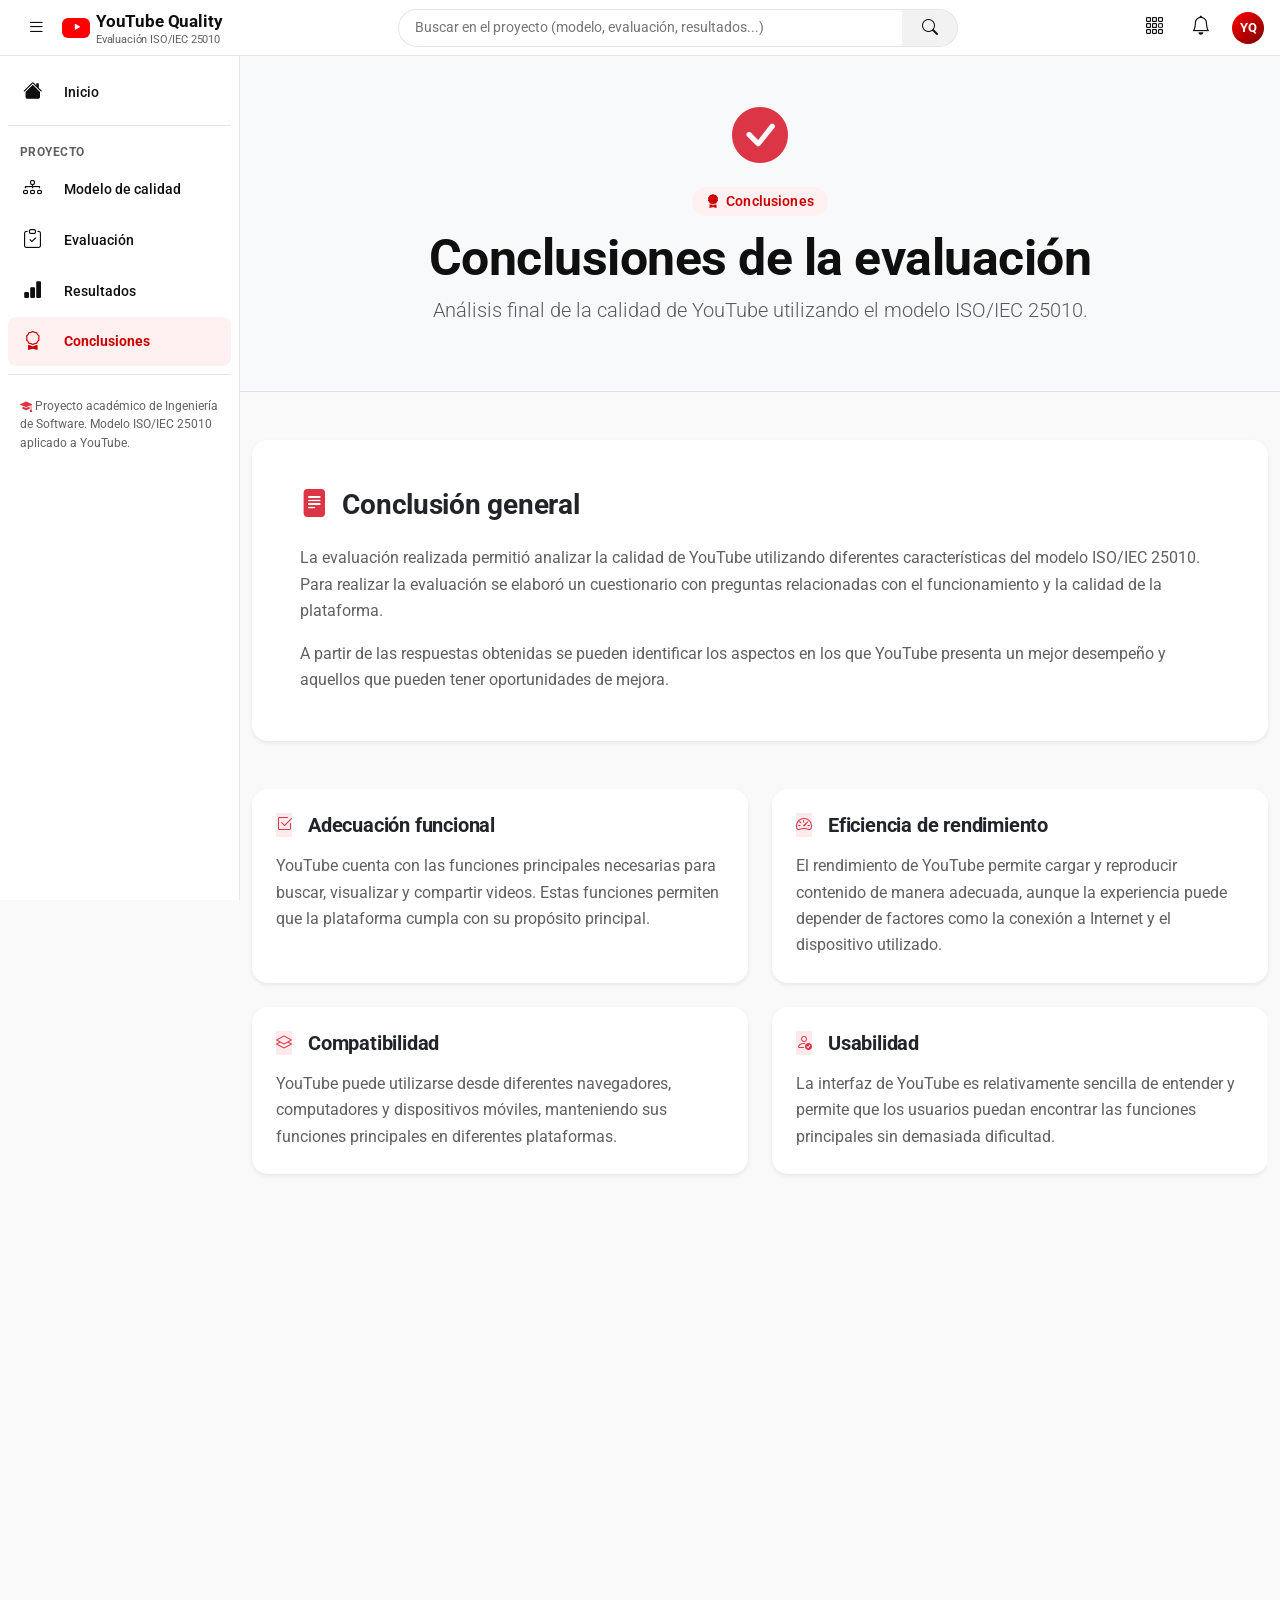
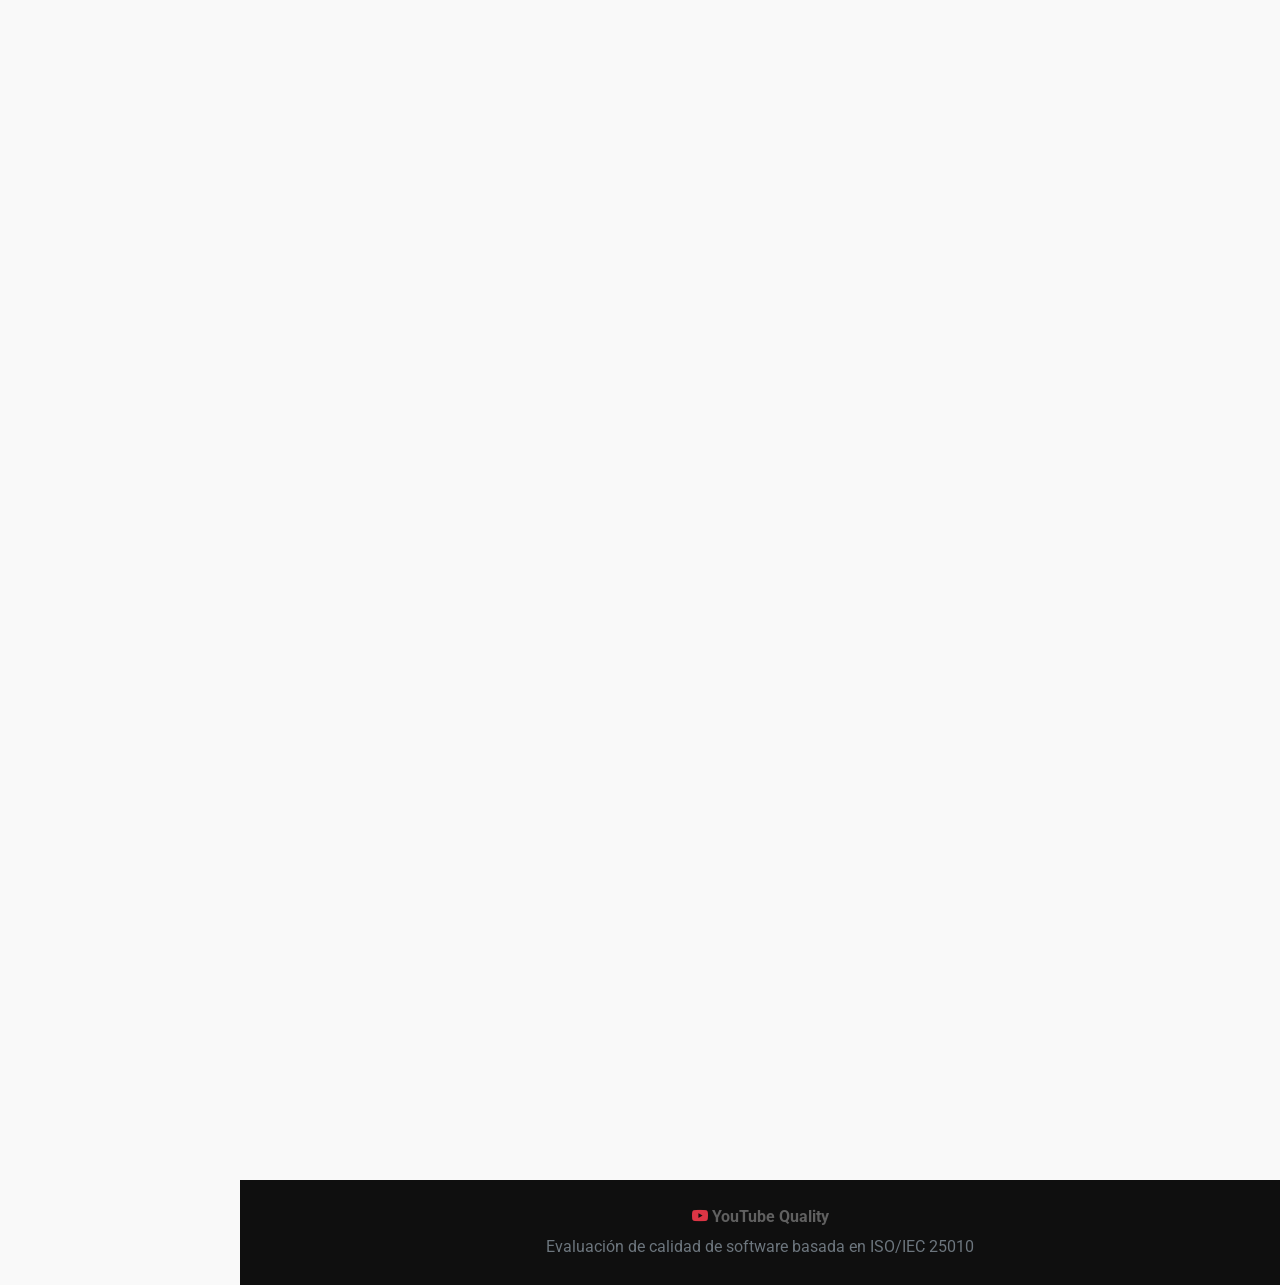
==== pages/conclusiones.html @ f0d17044 "Proyecto inicial de evaluación de YouTube" ====
<!DOCTYPE html>
<html lang="es">
<head>
    <meta charset="UTF-8">
    <meta name="viewport" content="width=device-width, initial-scale=1.0">

    <title>Conclusiones | YouTube Quality</title>
    <link rel="icon" type="image/webp" href="/assets/img/logo-icono.png">

    <link rel="preconnect" href="https://fonts.googleapis.com">
    <link rel="preconnect" href="https://fonts.gstatic.com" crossorigin>

    <!-- Bootstrap -->
    <link
        href="https://cdn.jsdelivr.net/npm/bootstrap@5.3.3/dist/css/bootstrap.min.css"
        rel="stylesheet"
    >

    <!-- Bootstrap Icons -->
    <link
        rel="stylesheet"
        href="https://cdn.jsdelivr.net/npm/bootstrap-icons@1.11.3/font/bootstrap-icons.min.css"
    >

    <!-- CSS propio -->
    <link rel="stylesheet" href="../assets/css/style.css">
</head>

<body data-base="../">

    <!-- =========================================================
         BARRA SUPERIOR
    ========================================================== -->
    <nav class="yt-navbar">

        <div class="yt-navbar-left">
            <button class="yt-hamburger" type="button" data-sidebar-toggle aria-label="Abrir menú" aria-controls="ytSidebar">
                <i class="bi bi-list"></i>
            </button>

            <a class="yt-brand" href="../index.html">
                <span class="yt-play-icon"><i class="bi bi-play-fill"></i></span>
                <span>
                    YouTube Quality
                    <span class="yt-brand-sub">Evaluación ISO/IEC 25010</span>
                </span>
            </a>
        </div>

        <div class="yt-navbar-center">
            <form class="yt-search-form" id="ytSearchForm" role="search">
                <input type="text" class="yt-search-input" id="ytSearchInput"
                    placeholder="Buscar en el proyecto (modelo, evaluación, resultados...)" autocomplete="off">
                <button type="submit" class="yt-search-btn" aria-label="Buscar">
                    <i class="bi bi-search"></i>
                </button>
            </form>
            <div class="yt-search-suggestions" id="ytSearchSuggestions"></div>
        </div>

        <div class="yt-navbar-right">
            <button class="yt-icon-btn" type="button" aria-label="Aplicaciones">
                <i class="bi bi-grid-3x3-gap"></i>
            </button>
            <button class="yt-icon-btn" type="button" aria-label="Notificaciones">
                <i class="bi bi-bell"></i>
            </button>
            <div class="yt-avatar" title="Proyecto académico">YQ</div>
        </div>

    </nav>


    <!-- =========================================================
         LAYOUT: SIDEBAR + CONTENIDO
    ========================================================== -->
    <div class="yt-layout">

        <aside class="yt-sidebar" id="ytSidebar">

            <div class="yt-sidebar-group">
                <a href="../index.html" class="yt-sidebar-item">
                    <i class="bi bi-house-fill"></i> Inicio
                </a>
            </div>

            <div class="yt-sidebar-group">
                <div class="yt-sidebar-label">Proyecto</div>

                <a href="modelo.html" class="yt-sidebar-item">
                    <i class="bi bi-diagram-3"></i> Modelo de calidad
                </a>
                <a href="evaluacion.html" class="yt-sidebar-item">
                    <i class="bi bi-clipboard-check"></i> Evaluación
                </a>
                <a href="resultados.html" class="yt-sidebar-item">
                    <i class="bi bi-bar-chart-fill"></i> Resultados
                </a>
                <a href="conclusiones.html" class="yt-sidebar-item is-active">
                    <i class="bi bi-award"></i> Conclusiones
                </a>
            </div>

            <div class="yt-sidebar-group">
                <div class="yt-sidebar-note">
                    <i class="bi bi-mortarboard-fill text-danger"></i>
                    Proyecto académico de Ingeniería de Software.
                    Modelo ISO/IEC 25010 aplicado a YouTube.
                </div>
            </div>

        </aside>

        <div class="yt-sidebar-backdrop" id="ytSidebarBackdrop"></div>


        <main class="yt-main">

    <!-- =========================================================
         ENCABEZADO
    ========================================================== -->
    <header class="py-5 bg-light border-bottom">

        <div class="container text-center">

            <!-- IMAGEN:
                 Colocar aquí el logo de YouTube.
                 Archivo sugerido:
                 ../assets/img/youtube-logo.png
            -->

            <div class="mb-3">
                <i class="bi bi-check-circle-fill text-danger display-4"></i>
            </div>

            <span class="section-tag">
                <i class="bi bi-award-fill"></i>
                Conclusiones
            </span>

            <h1 class="mt-3">
                Conclusiones de la evaluación
            </h1>

            <p class="lead text-muted mx-auto" style="max-width: 800px;">
                Análisis final de la calidad de YouTube utilizando
                el modelo ISO/IEC 25010.
            </p>

        </div>

    </header>


    <!-- =========================================================
         CONTENIDO PRINCIPAL
    ========================================================== -->
    <div class="container py-5">


        <!-- =====================================================
             INTRODUCCIÓN
        ====================================================== -->
        <section class="mb-5">

            <div class="card shadow-sm border-0">

                <div class="card-body p-4 p-md-5">

                    <h2 class="h3 fw-bold mb-4">
                        <i class="bi bi-file-text-fill text-danger me-2"></i>
                        Conclusión general
                    </h2>

                    <p>
                        La evaluación realizada permitió analizar la calidad
                        de YouTube utilizando diferentes características del
                        modelo ISO/IEC 25010. Para realizar la evaluación se
                        elaboró un cuestionario con preguntas relacionadas
                        con el funcionamiento y la calidad de la plataforma.
                    </p>

                    <p class="mb-0">
                        A partir de las respuestas obtenidas se pueden
                        identificar los aspectos en los que YouTube presenta
                        un mejor desempeño y aquellos que pueden tener
                        oportunidades de mejora.
                    </p>

                </div>

            </div>

        </section>


        <!-- =====================================================
             CONCLUSIONES POR ASPECTOS
        ====================================================== -->
        <section class="mb-5">

            <div class="row g-4">


                <!-- Adecuación funcional -->
                <div class="col-md-6">

                    <div class="card h-100 shadow-sm border-0">

                        <div class="card-body p-4">

                            <div class="d-flex align-items-center mb-3">

                                <div class="model-icon bg-danger bg-opacity-10 text-danger">
                                    <i class="bi bi-check2-square"></i>
                                </div>

                                <h2 class="h5 fw-bold mb-0 ms-3">
                                    Adecuación funcional
                                </h2>

                            </div>

                            <p class="mb-0">
                                YouTube cuenta con las funciones principales
                                necesarias para buscar, visualizar y compartir
                                videos. Estas funciones permiten que la
                                plataforma cumpla con su propósito principal.
                            </p>

                        </div>

                    </div>

                </div>


                <!-- Rendimiento -->
                <div class="col-md-6">

                    <div class="card h-100 shadow-sm border-0">

                        <div class="card-body p-4">

                            <div class="d-flex align-items-center mb-3">

                                <div class="model-icon bg-danger bg-opacity-10 text-danger">
                                    <i class="bi bi-speedometer2"></i>
                                </div>

                                <h2 class="h5 fw-bold mb-0 ms-3">
                                    Eficiencia de rendimiento
                                </h2>

                            </div>

                            <p class="mb-0">
                                El rendimiento de YouTube permite cargar y
                                reproducir contenido de manera adecuada,
                                aunque la experiencia puede depender de
                                factores como la conexión a Internet y el
                                dispositivo utilizado.
                            </p>

                        </div>

                    </div>

                </div>


                <!-- Compatibilidad -->
                <div class="col-md-6">

                    <div class="card h-100 shadow-sm border-0">

                        <div class="card-body p-4">

                            <div class="d-flex align-items-center mb-3">

                                <div class="model-icon bg-danger bg-opacity-10 text-danger">
                                    <i class="bi bi-layers"></i>
                                </div>

                                <h2 class="h5 fw-bold mb-0 ms-3">
                                    Compatibilidad
                                </h2>

                            </div>

                            <p class="mb-0">
                                YouTube puede utilizarse desde diferentes
                                navegadores, computadores y dispositivos
                                móviles, manteniendo sus funciones principales
                                en diferentes plataformas.
                            </p>

                        </div>

                    </div>

                </div>


                <!-- Usabilidad -->
                <div class="col-md-6">

                    <div class="card h-100 shadow-sm border-0">

                        <div class="card-body p-4">

                            <div class="d-flex align-items-center mb-3">

                                <div class="model-icon bg-danger bg-opacity-10 text-danger">
                                    <i class="bi bi-person-check"></i>
                                </div>

                                <h2 class="h5 fw-bold mb-0 ms-3">
                                    Usabilidad
                                </h2>

                            </div>

                            <p class="mb-0">
                                La interfaz de YouTube es relativamente sencilla
                                de entender y permite que los usuarios puedan
                                encontrar las funciones principales sin
                                demasiada dificultad.
                            </p>

                        </div>

                    </div>

                </div>


                <!-- Fiabilidad -->
                <div class="col-md-6">

                    <div class="card h-100 shadow-sm border-0">

                        <div class="card-body p-4">

                            <div class="d-flex align-items-center mb-3">

                                <div class="model-icon bg-danger bg-opacity-10 text-danger">
                                    <i class="bi bi-shield-check"></i>
                                </div>

                                <h2 class="h5 fw-bold mb-0 ms-3">
                                    Fiabilidad
                                </h2>

                            </div>

                            <p class="mb-0">
                                La plataforma presenta un funcionamiento
                                generalmente estable y permite acceder a sus
                                servicios durante la mayor parte del tiempo.
                            </p>

                        </div>

                    </div>

                </div>


                <!-- Seguridad -->
                <div class="col-md-6">

                    <div class="card h-100 shadow-sm border-0">

                        <div class="card-body p-4">

                            <div class="d-flex align-items-center mb-3">

                                <div class="model-icon bg-danger bg-opacity-10 text-danger">
                                    <i class="bi bi-shield-lock"></i>
                                </div>

                                <h2 class="h5 fw-bold mb-0 ms-3">
                                    Seguridad
                                </h2>

                            </div>

                            <p class="mb-0">
                                YouTube cuenta con mecanismos de autenticación
                                y diferentes opciones relacionadas con la
                                privacidad y protección de las cuentas de los
                                usuarios.
                            </p>

                        </div>

                    </div>

                </div>


                <!-- Mantenibilidad -->
                <div class="col-md-6">

                    <div class="card h-100 shadow-sm border-0">

                        <div class="card-body p-4">

                            <div class="d-flex align-items-center mb-3">

                                <div class="model-icon bg-danger bg-opacity-10 text-danger">
                                    <i class="bi bi-tools"></i>
                                </div>

                                <h2 class="h5 fw-bold mb-0 ms-3">
                                    Mantenibilidad
                                </h2>

                            </div>

                            <p class="mb-0">
                                YouTube recibe cambios y actualizaciones de
                                manera constante, lo que permite incorporar
                                mejoras, corregir problemas y agregar nuevas
                                funciones.
                            </p>

                        </div>

                    </div>

                </div>


                <!-- Portabilidad -->
                <div class="col-md-6">

                    <div class="card h-100 shadow-sm border-0">

                        <div class="card-body p-4">

                            <div class="d-flex align-items-center mb-3">

                                <div class="model-icon bg-danger bg-opacity-10 text-danger">
                                    <i class="bi bi-phone"></i>
                                </div>

                                <h2 class="h5 fw-bold mb-0 ms-3">
                                    Portabilidad
                                </h2>

                            </div>

                            <p class="mb-0">
                                La plataforma puede utilizarse en diferentes
                                dispositivos y sistemas operativos, permitiendo
                                al usuario acceder a sus funciones desde
                                diferentes lugares.
                            </p>

                        </div>

                    </div>

                </div>

            </div>

        </section>


        <!-- =====================================================
             FORTALEZAS
        ====================================================== -->
        <section class="mb-5">

            <div class="card shadow-sm border-0">

                <div class="card-header bg-danger text-white py-3">

                    <h2 class="h4 mb-0">
                        <i class="bi bi-hand-thumbs-up-fill me-2"></i>
                        Principales fortalezas
                    </h2>

                </div>

                <div class="card-body p-4">

                    <div class="row g-3">

                        <div class="col-md-6">

                            <div class="d-flex">

                                <i class="bi bi-check-circle-fill text-success me-3 fs-5"></i>

                                <span>
                                    Gran cantidad de funciones para consumir
                                    y administrar contenido.
                                </span>

                            </div>

                        </div>


                        <div class="col-md-6">

                            <div class="d-flex">

                                <i class="bi bi-check-circle-fill text-success me-3 fs-5"></i>

                                <span>
                                    Interfaz conocida y fácil de utilizar.
                                </span>

                            </div>

                        </div>


                        <div class="col-md-6">

                            <div class="d-flex">

                                <i class="bi bi-check-circle-fill text-success me-3"></i>

                                <span>
                                    Disponible en diferentes dispositivos.
                                </span>

                            </div>

                        </div>


                        <div class="col-md-6">

                            <div class="d-flex">

                                <i class="bi bi-check-circle-fill text-success me-3 fs-5"></i>

                                <span>
                                    Actualizaciones y mejoras frecuentes.
                                </span>

                            </div>

                        </div>


                        <div class="col-md-6">

                            <div class="d-flex">

                                <i class="bi bi-check-circle-fill text-success me-3 fs-5"></i>

                                <span>
                                    Permite utilizar diferentes mecanismos
                                    de seguridad para las cuentas.
                                </span>

                            </div>

                        </div>


                        <div class="col-md-6">

                            <div class="d-flex">

                                <i class="bi bi-check-circle-fill text-success me-3 fs-5"></i>

                                <span>
                                    Puede utilizarse desde diferentes
                                    sistemas operativos y navegadores.
                                </span>

                            </div>

                        </div>

                    </div>

                </div>

            </div>

        </section>


        <!-- =====================================================
             OPORTUNIDADES DE MEJORA
        ====================================================== -->
        <section class="mb-5">

            <div class="card shadow-sm border-0">

                <div class="card-header bg-dark text-white py-3">

                    <h2 class="h4 mb-0">
                        <i class="bi bi-exclamation-circle-fill me-2"></i>
                        Oportunidades de mejora
                    </h2>

                </div>

                <div class="card-body p-4">

                    <div class="row g-4">

                        <div class="col-md-4">

                            <div class="text-center">

                                <i class="bi bi-speedometer2 text-danger display-6"></i>

                                <h3 class="h5 fw-bold mt-3">
                                    Rendimiento
                                </h3>

                                <p class="text-muted mb-0">
                                    Mejorar la experiencia cuando existen
                                    conexiones lentas o dispositivos con
                                    recursos limitados.
                                </p>

                            </div>

                        </div>


                        <div class="col-md-4">

                            <div class="text-center">

                                <i class="bi bi-shield-lock text-danger display-6"></i>

                                <h3 class="h5 fw-bold mt-3">
                                    Seguridad
                                </h3>

                                <p class="text-muted mb-0">
                                    Continuar mejorando las herramientas de
                                    protección y privacidad disponibles para
                                    los usuarios.
                                </p>

                            </div>

                        </div>


                        <div class="col-md-4">

                            <div class="text-center">

                                <i class="bi bi-person-check text-danger display-6"></i>

                                <h3 class="h5 fw-bold mt-3">
                                    Experiencia del usuario
                                </h3>

                                <p class="text-muted mb-0">
                                    Mantener una interfaz sencilla a pesar del
                                    aumento de funciones y contenido disponible.
                                </p>

                            </div>

                        </div>

                    </div>

                </div>

            </div>

        </section>


        <!-- =====================================================
             CONCLUSIÓN FINAL
        ====================================================== -->
        <section>

            <div class="card shadow-sm border-0 bg-light">

                <div class="card-body p-4 p-md-5 text-center">

                    <i class="bi bi-award-fill text-danger display-4"></i>

                    <h2 class="h3 fw-bold mt-3 mb-4">
                        Conclusión final
                    </h2>

                    <p class="lead mx-auto" style="max-width: 900px;">
                        La aplicación del modelo ISO/IEC 25010 permitió realizar
                        una evaluación organizada de diferentes aspectos de
                        calidad de YouTube. El cuestionario facilitó la
                        identificación de fortalezas y posibles oportunidades
                        de mejora de la plataforma.
                    </p>

                    <p class="mb-0 mx-auto" style="max-width: 900px;">
                        En general, YouTube presenta características que le
                        permiten cumplir adecuadamente con su objetivo como
                        plataforma para la reproducción y distribución de
                        contenido audiovisual. La evaluación también demuestra
                        la utilidad de los modelos de calidad para analizar
                        sistemas de software de una manera más organizada.
                    </p>

                </div>

            </div>

        </section>

    </div>


    <!-- =========================================================
         FOOTER
    ========================================================== -->
    <footer class="bg-dark text-white py-4 mt-5">

        <div class="container text-center">

            <p class="mb-1">
                <i class="bi bi-youtube text-danger"></i>
                <strong>YouTube Quality</strong>
            </p>

            <p class="mb-0 text-secondary">
                Evaluación de calidad de software basada en ISO/IEC 25010
            </p>

        </div>

    </footer>

        </main>

    </div>


    <!-- Bootstrap JS -->
    <script
        src="https://cdn.jsdelivr.net/npm/bootstrap@5.3.3/dist/js/bootstrap.bundle.min.js">
    </script>


    <!-- JavaScript propio -->
    <script src="../assets/js/data.js"></script>
    <script src="../assets/js/utils.js"></script>
    <script src="../assets/js/evaluacion.js"></script>
    <script src="../assets/js/resultados.js"></script>
    <script src="../assets/js/ui.js"></script>

</body>
</html>
---- assets/css/style.css ----
/* =========================================================
   STYLE.CSS
   Punto de entrada. Importa los módulos de estilo.
   Así el <link href="assets/css/style.css"> de cada página
   no necesita cambiar, pero el CSS queda organizado en
   varios archivos fáciles de editar por separado.
   ========================================================= */

@import url("https://fonts.googleapis.com/css2?family=Roboto:wght@400;500;700;900&family=Roboto+Mono:wght@400;500;700&display=swap");

@import url("variables.css");
@import url("base.css");
@import url("navbar.css");
@import url("sidebar.css");
@import url("hero.css");
@import url("buttons.css");
@import url("cards.css");
@import url("forms.css");
@import url("results.css");
@import url("footer.css");
@import url("miniaturas.css");
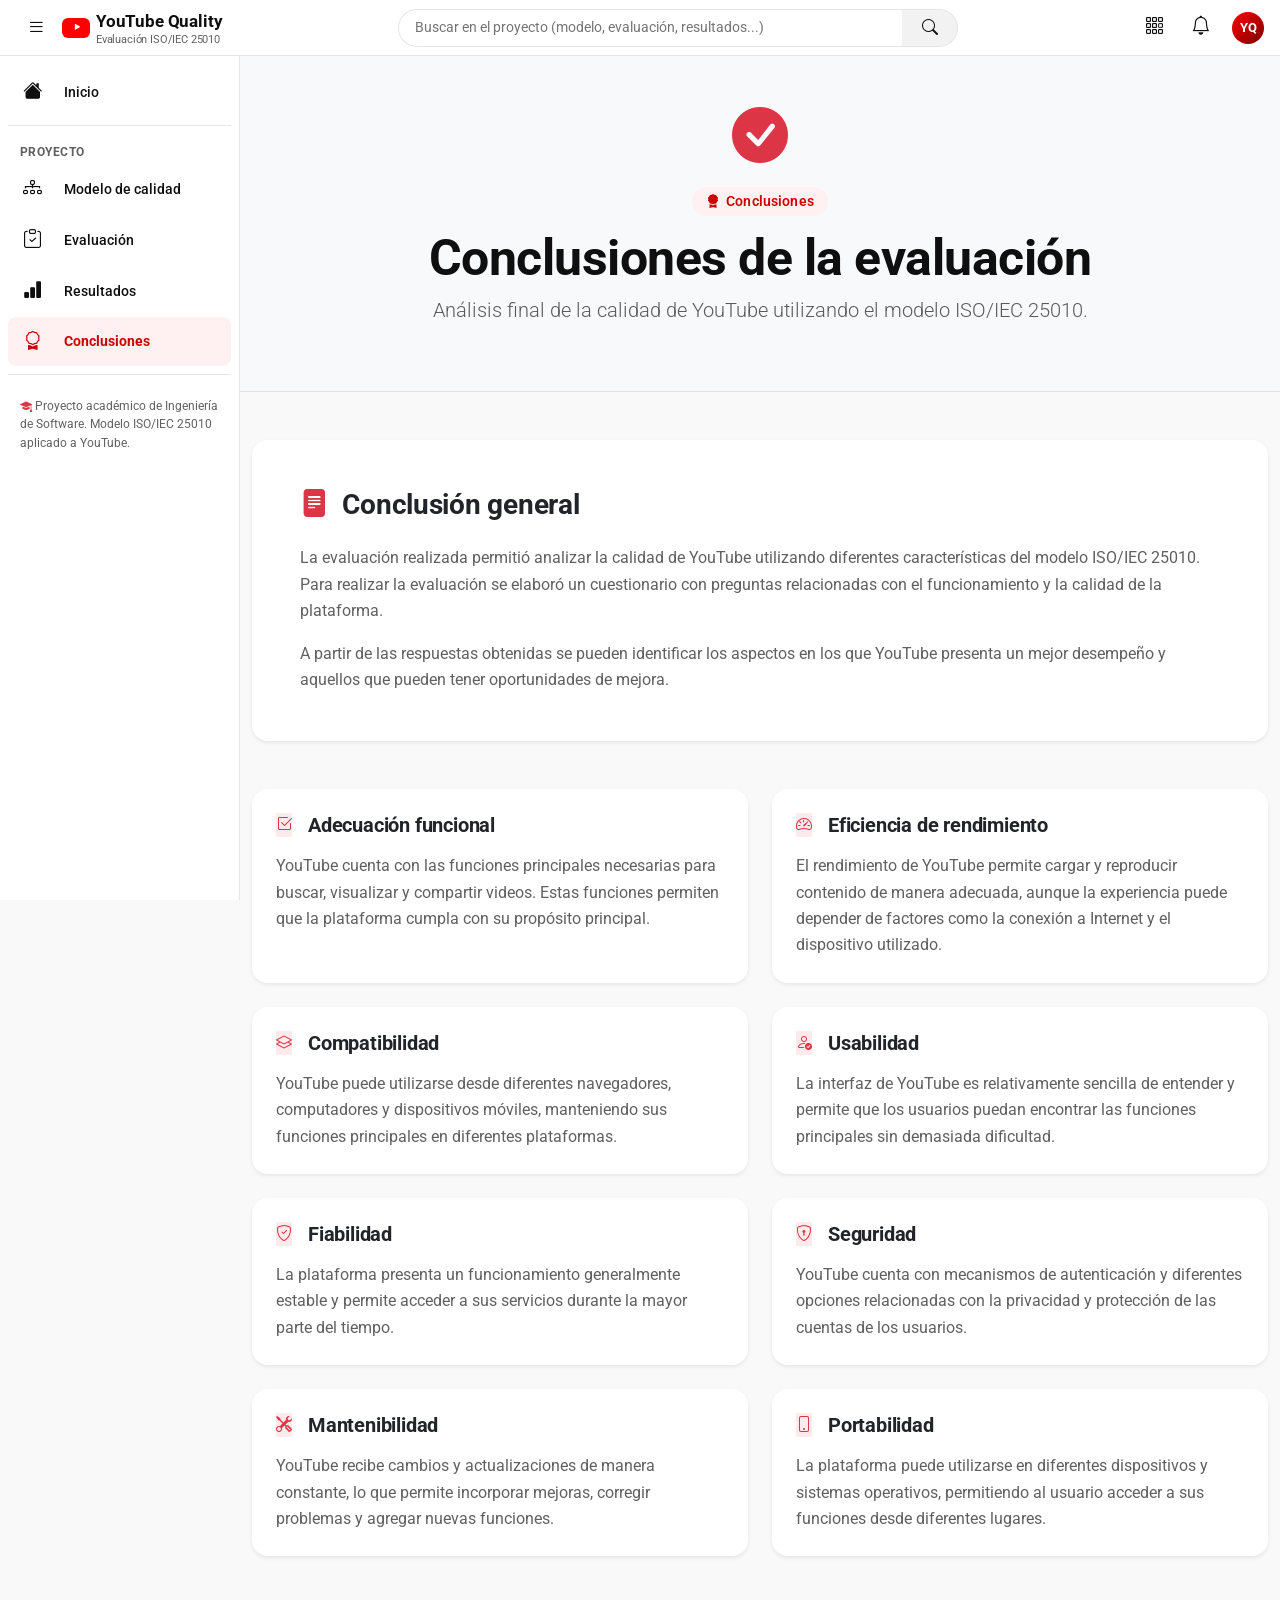
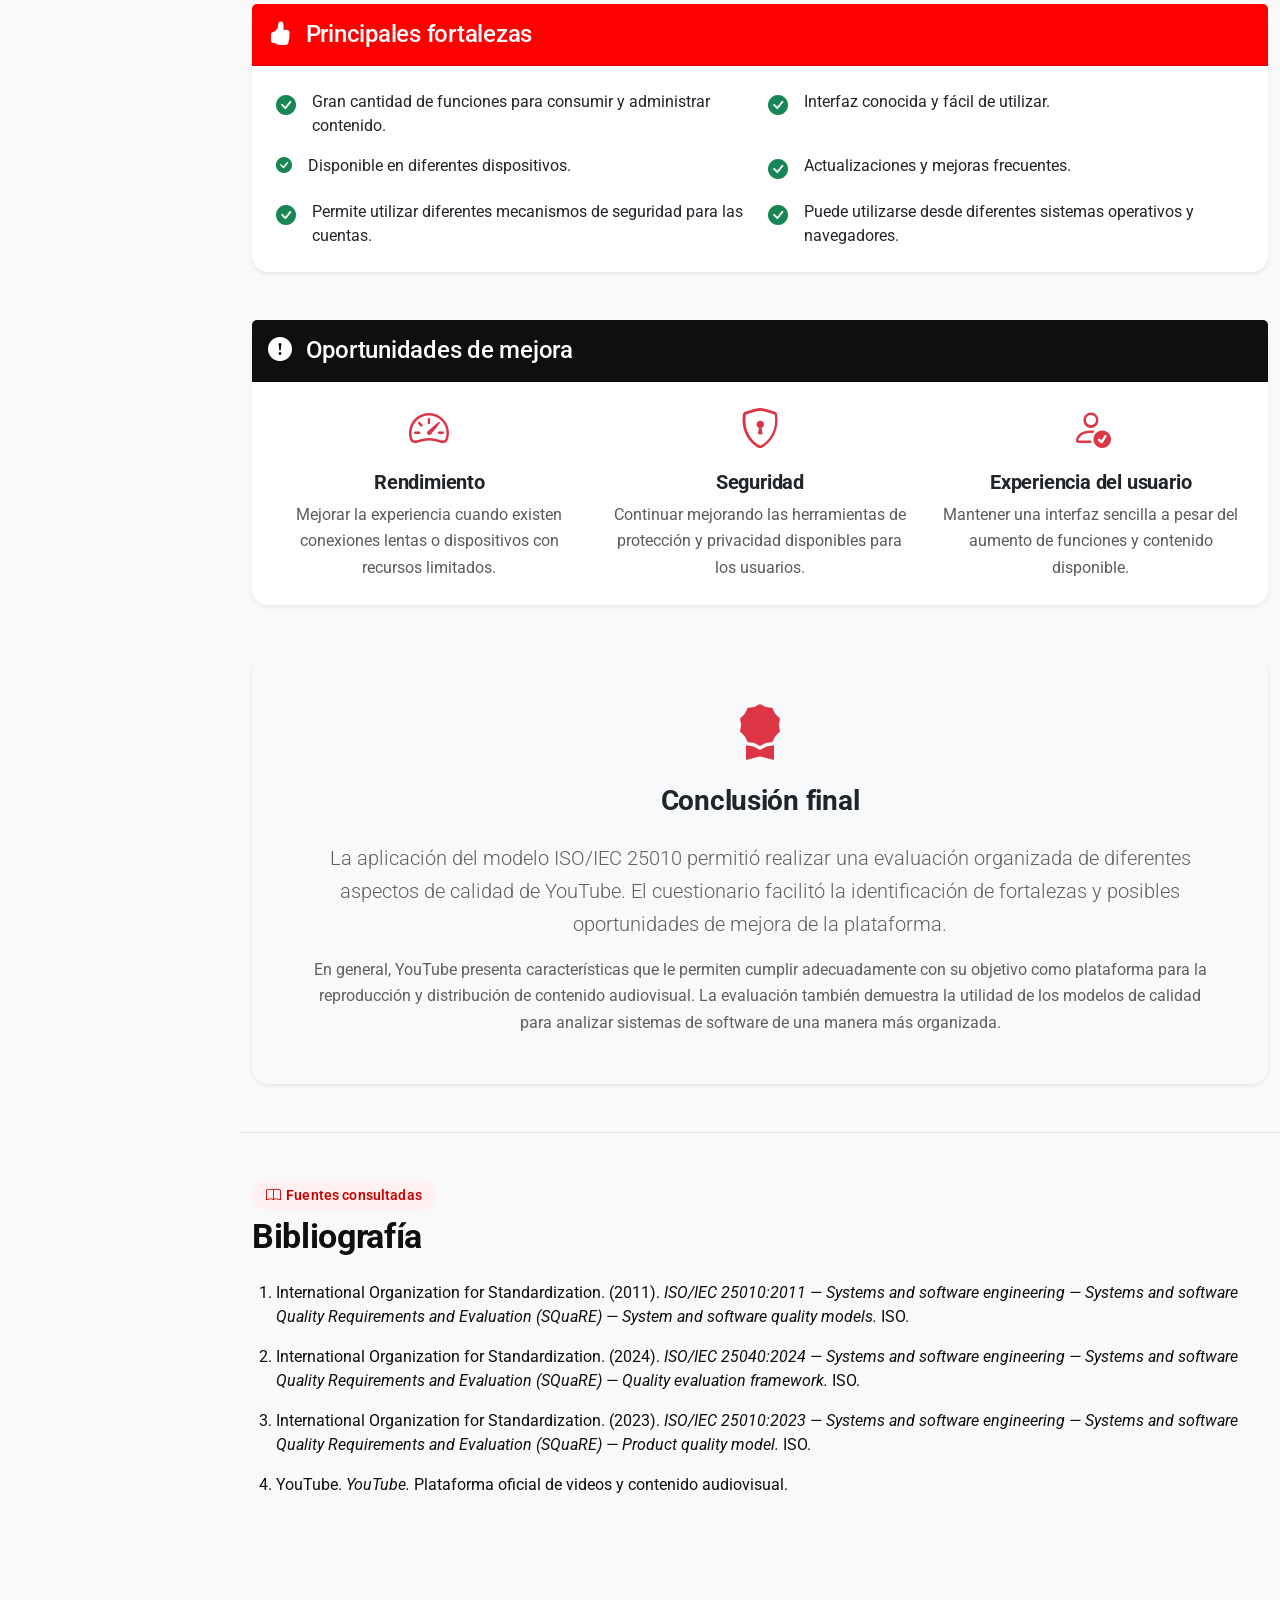
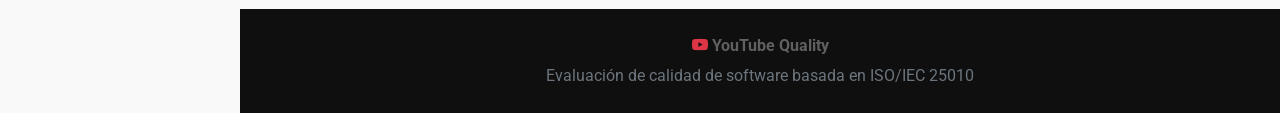
==== commit 9cefd7e8: "Actualizar conclusiones" ====
--- a/pages/conclusiones.html
+++ b/pages/conclusiones.html
@@ -722,6 +722,72 @@
     </div>
 
 
+<!-- =========================================================
+     BIBLIOGRAFÍA
+========================================================== -->
+<section class="py-5 border-top">
+
+    <div class="container">
+
+        <div class="feed-row-header mb-4">
+
+            <div>
+                <span class="section-tag">
+                    <i class="bi bi-book"></i>
+                    Fuentes consultadas
+                </span>
+
+                <h2 class="mt-2">Bibliografía</h2>
+            </div>
+
+        </div>
+
+        <div class="bibliografia">
+
+            <ol class="ps-4">
+
+                <li class="mb-3">
+                    International Organization for Standardization.
+                    (2011).
+                    <em>ISO/IEC 25010:2011 — Systems and software engineering —
+                    Systems and software Quality Requirements and Evaluation
+                    (SQuaRE) — System and software quality models.</em>
+                    ISO.
+                </li>
+
+                <li class="mb-3">
+                    International Organization for Standardization.
+                    (2024).
+                    <em>ISO/IEC 25040:2024 — Systems and software engineering —
+                    Systems and software Quality Requirements and Evaluation
+                    (SQuaRE) — Quality evaluation framework.</em>
+                    ISO.
+                </li>
+
+                <li class="mb-3">
+                    International Organization for Standardization.
+                    (2023).
+                    <em>ISO/IEC 25010:2023 — Systems and software engineering —
+                    Systems and software Quality Requirements and Evaluation
+                    (SQuaRE) — Product quality model.</em>
+                    ISO.
+                </li>
+
+                <li class="mb-3">
+                    YouTube.
+                    <em>YouTube.</em>
+                    Plataforma oficial de videos y contenido audiovisual.
+                </li>
+
+            </ol>
+
+        </div>
+
+    </div>
+
+</section>
+
+
     <!-- =========================================================
          FOOTER
     ========================================================== -->
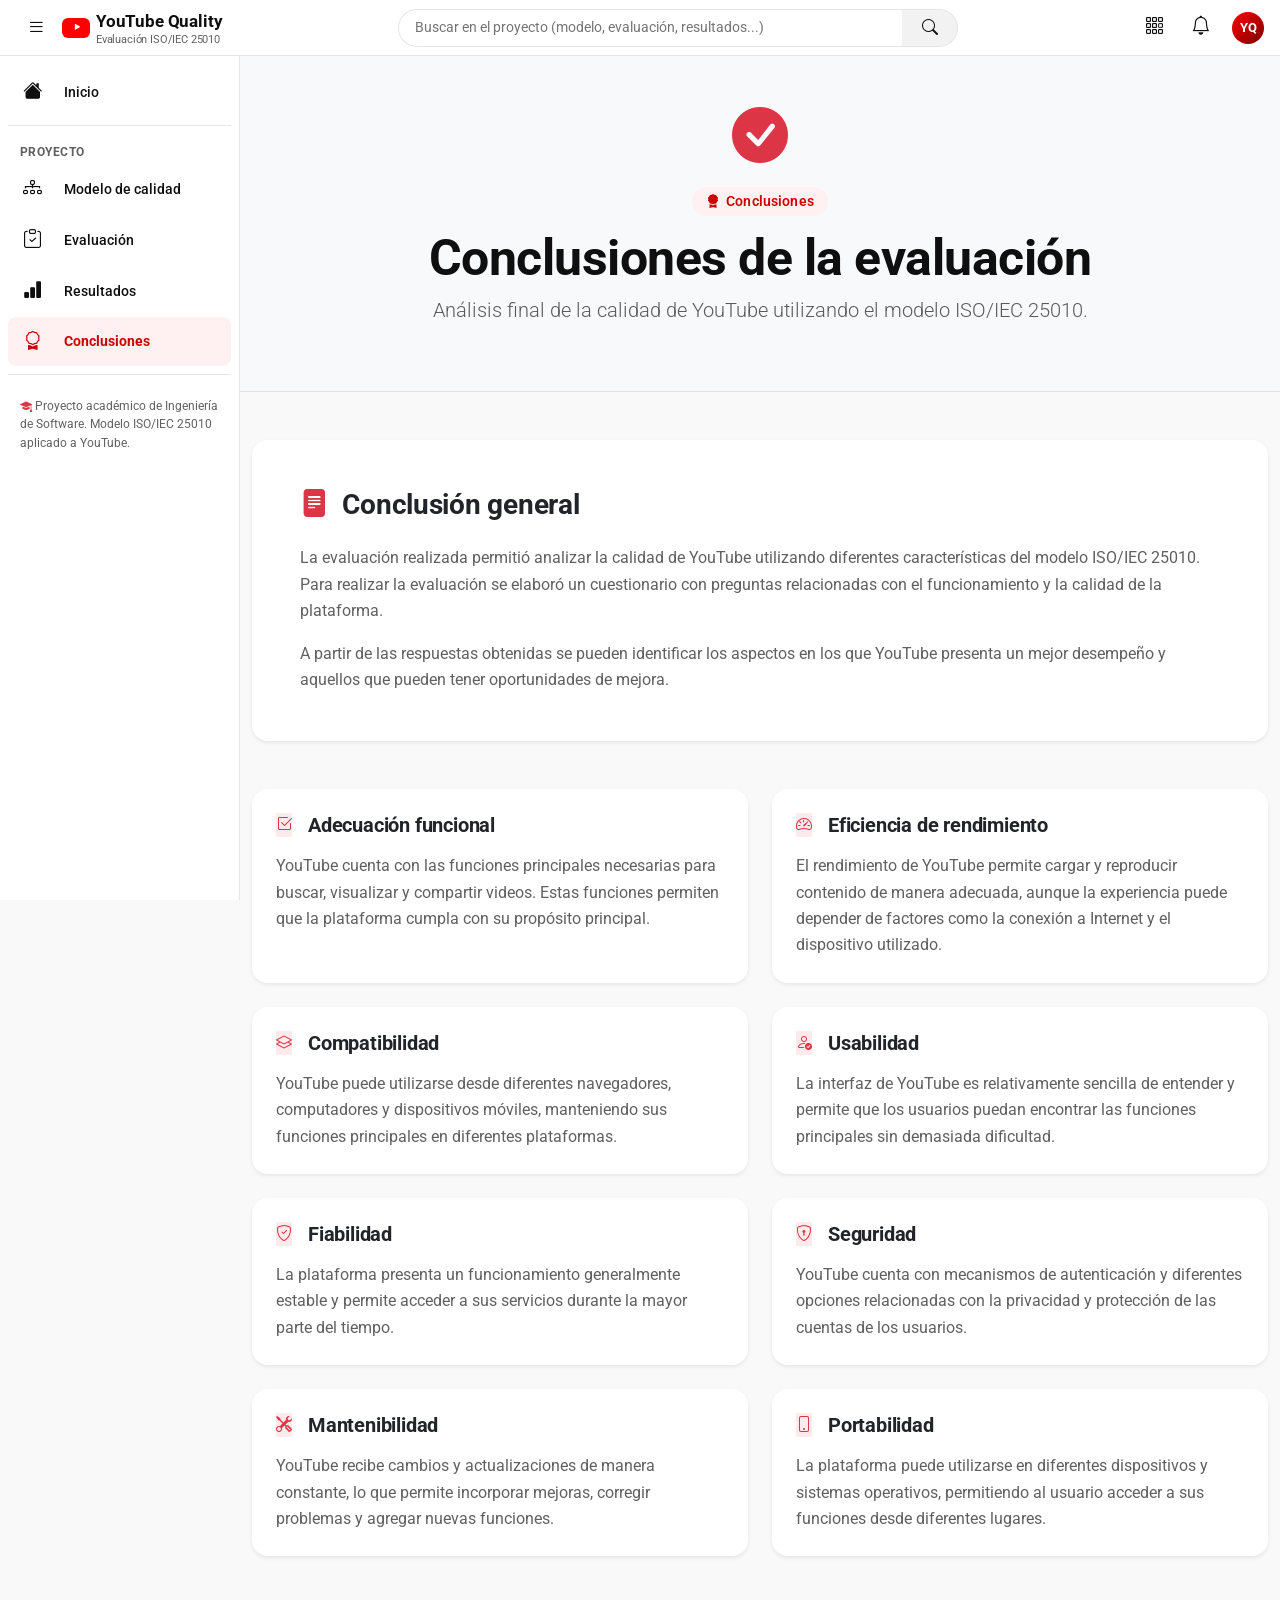
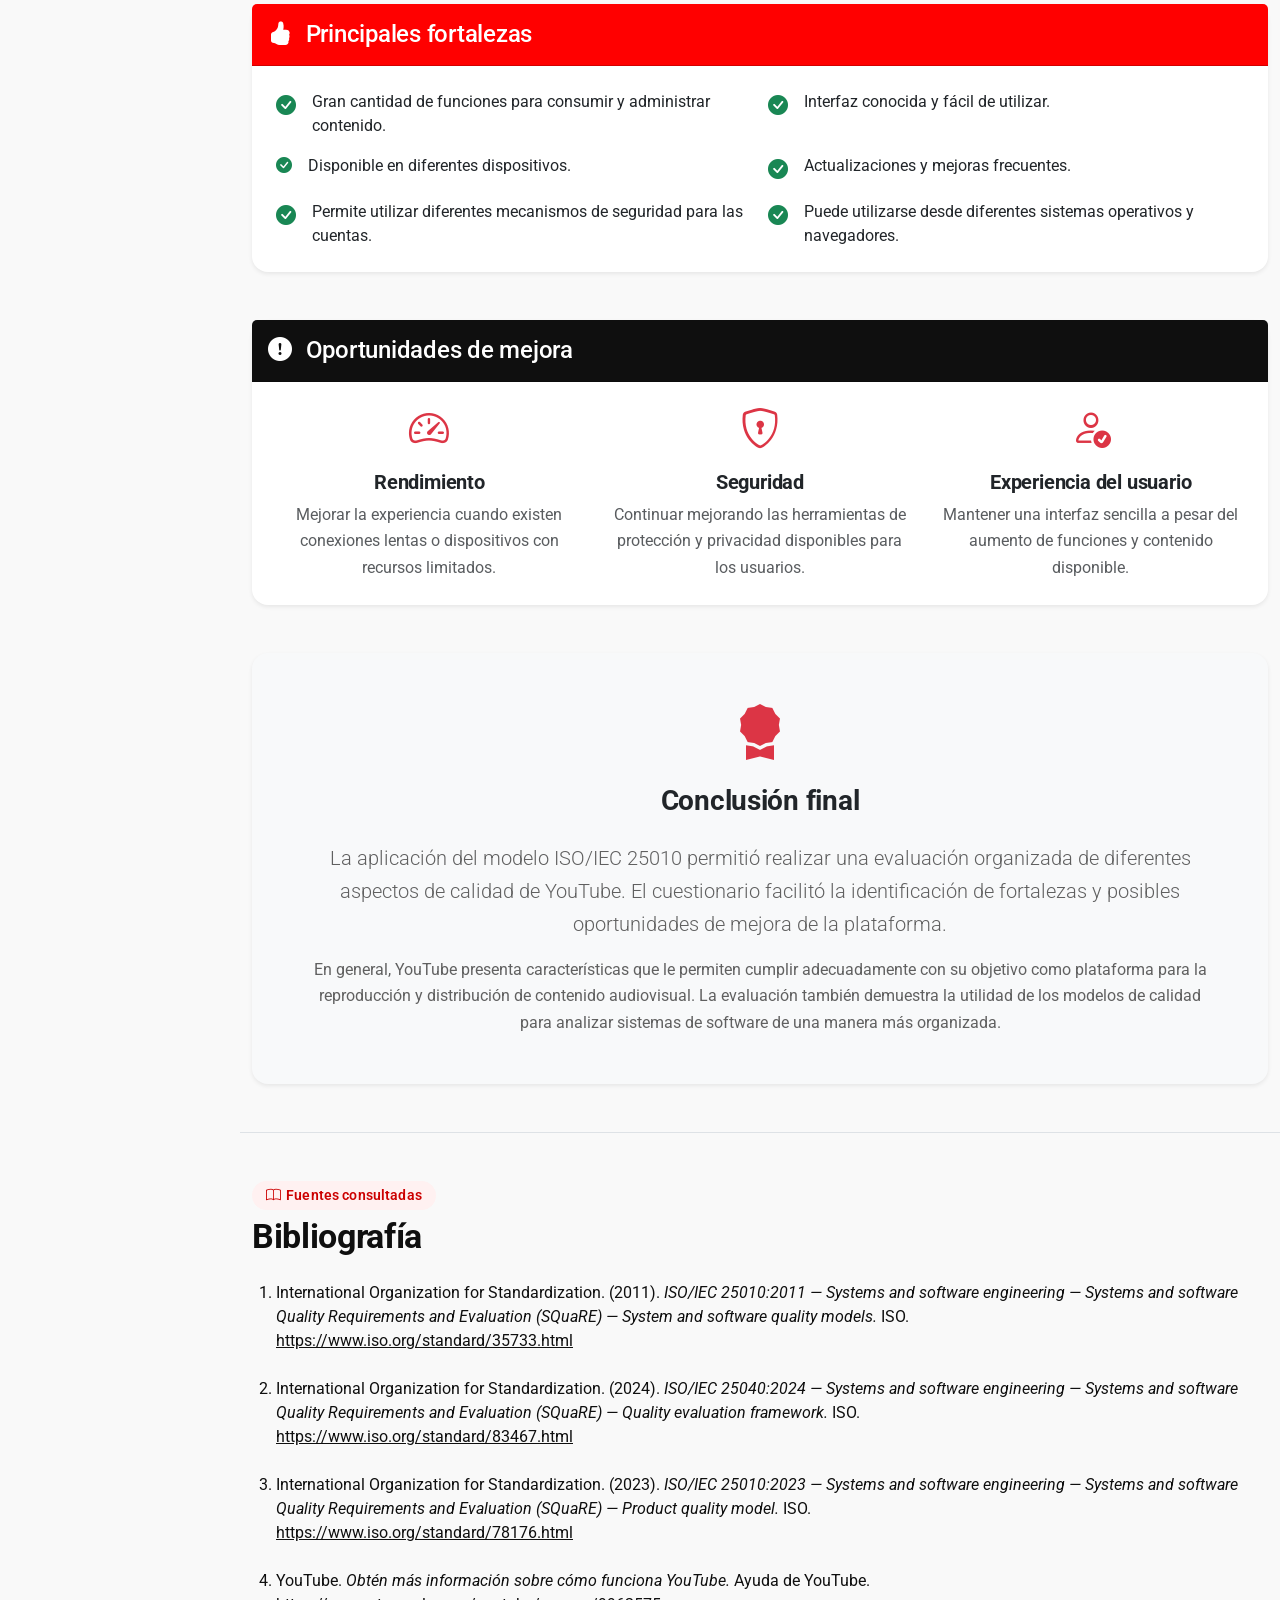
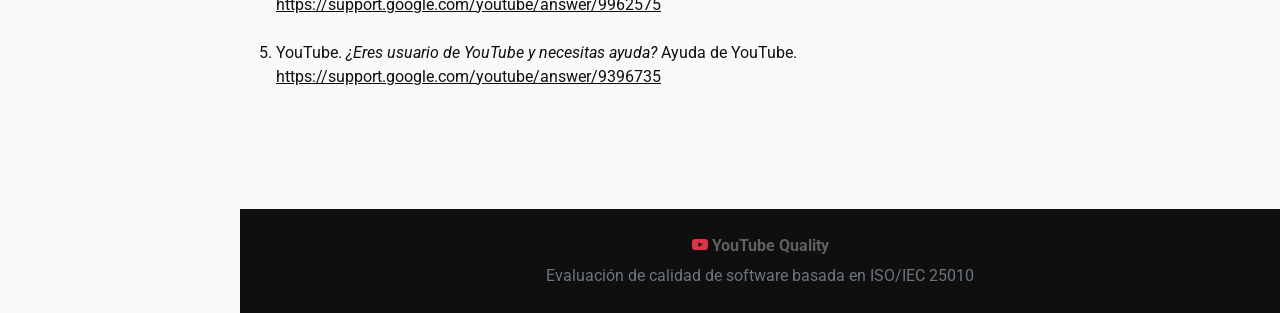
==== commit 583946ed: "Actualizar bibliografía" ====
--- a/pages/conclusiones.html
+++ b/pages/conclusiones.html
@@ -722,6 +722,7 @@
     </div>
 
 
+
 <!-- =========================================================
      BIBLIOGRAFÍA
 ========================================================== -->
@@ -730,7 +731,6 @@
     <div class="container">
 
         <div class="feed-row-header mb-4">
-
             <div>
                 <span class="section-tag">
                     <i class="bi bi-book"></i>
@@ -739,53 +739,99 @@
 
                 <h2 class="mt-2">Bibliografía</h2>
             </div>
-
         </div>
 
         <div class="bibliografia">
 
             <ol class="ps-4">
 
-                <li class="mb-3">
+                <li class="mb-4">
                     International Organization for Standardization.
                     (2011).
-                    <em>ISO/IEC 25010:2011 — Systems and software engineering —
-                    Systems and software Quality Requirements and Evaluation
-                    (SQuaRE) — System and software quality models.</em>
+                    <em>
+                        ISO/IEC 25010:2011 — Systems and software engineering —
+                        Systems and software Quality Requirements and Evaluation
+                        (SQuaRE) — System and software quality models.
+                    </em>
                     ISO.
+                    <br>
+                    <a href="https://www.iso.org/standard/35733.html"
+                       target="_blank"
+                       rel="noopener noreferrer">
+                        https://www.iso.org/standard/35733.html
+                    </a>
                 </li>
 
-                <li class="mb-3">
+                <li class="mb-4">
                     International Organization for Standardization.
                     (2024).
-                    <em>ISO/IEC 25040:2024 — Systems and software engineering —
-                    Systems and software Quality Requirements and Evaluation
-                    (SQuaRE) — Quality evaluation framework.</em>
+                    <em>
+                        ISO/IEC 25040:2024 — Systems and software engineering —
+                        Systems and software Quality Requirements and Evaluation
+                        (SQuaRE) — Quality evaluation framework.
+                    </em>
                     ISO.
+                    <br>
+                    <a href="https://www.iso.org/standard/83467.html"
+                       target="_blank"
+                       rel="noopener noreferrer">
+                        https://www.iso.org/standard/83467.html
+                    </a>
                 </li>
 
-                <li class="mb-3">
+                <li class="mb-4">
                     International Organization for Standardization.
                     (2023).
-                    <em>ISO/IEC 25010:2023 — Systems and software engineering —
-                    Systems and software Quality Requirements and Evaluation
-                    (SQuaRE) — Product quality model.</em>
+                    <em>
+                        ISO/IEC 25010:2023 — Systems and software engineering —
+                        Systems and software Quality Requirements and Evaluation
+                        (SQuaRE) — Product quality model.
+                    </em>
                     ISO.
+                    <br>
+                    <a href="https://www.iso.org/standard/78176.html"
+                       target="_blank"
+                       rel="noopener noreferrer">
+                        https://www.iso.org/standard/78176.html
+                    </a>
                 </li>
 
-                <li class="mb-3">
+                <li class="mb-4">
                     YouTube.
-                    <em>YouTube.</em>
-                    Plataforma oficial de videos y contenido audiovisual.
+                    <em>
+                        Obtén más información sobre cómo funciona YouTube.
+                    </em>
+                    Ayuda de YouTube.
+                    <br>
+                    <a href="https://support.google.com/youtube/answer/9962575?hl=es-419"
+                       target="_blank"
+                       rel="noopener noreferrer">
+                        https://support.google.com/youtube/answer/9962575
+                    </a>
                 </li>
 
+                <li class="mb-4">
+                    YouTube.
+                    <em>
+                        ¿Eres usuario de YouTube y necesitas ayuda?
+                    </em>
+                    Ayuda de YouTube.
+                    <br>
+                    <a href="https://support.google.com/youtube/answer/9396735?hl=es-419"
+                       target="_blank"
+                       rel="noopener noreferrer">
+                        https://support.google.com/youtube/answer/9396735
+                    </a>
+                </li>
+
             </ol>
 
         </div>
 
     </div>
 
-</section>
+</section> 
+                    
 
 
     <!-- =========================================================
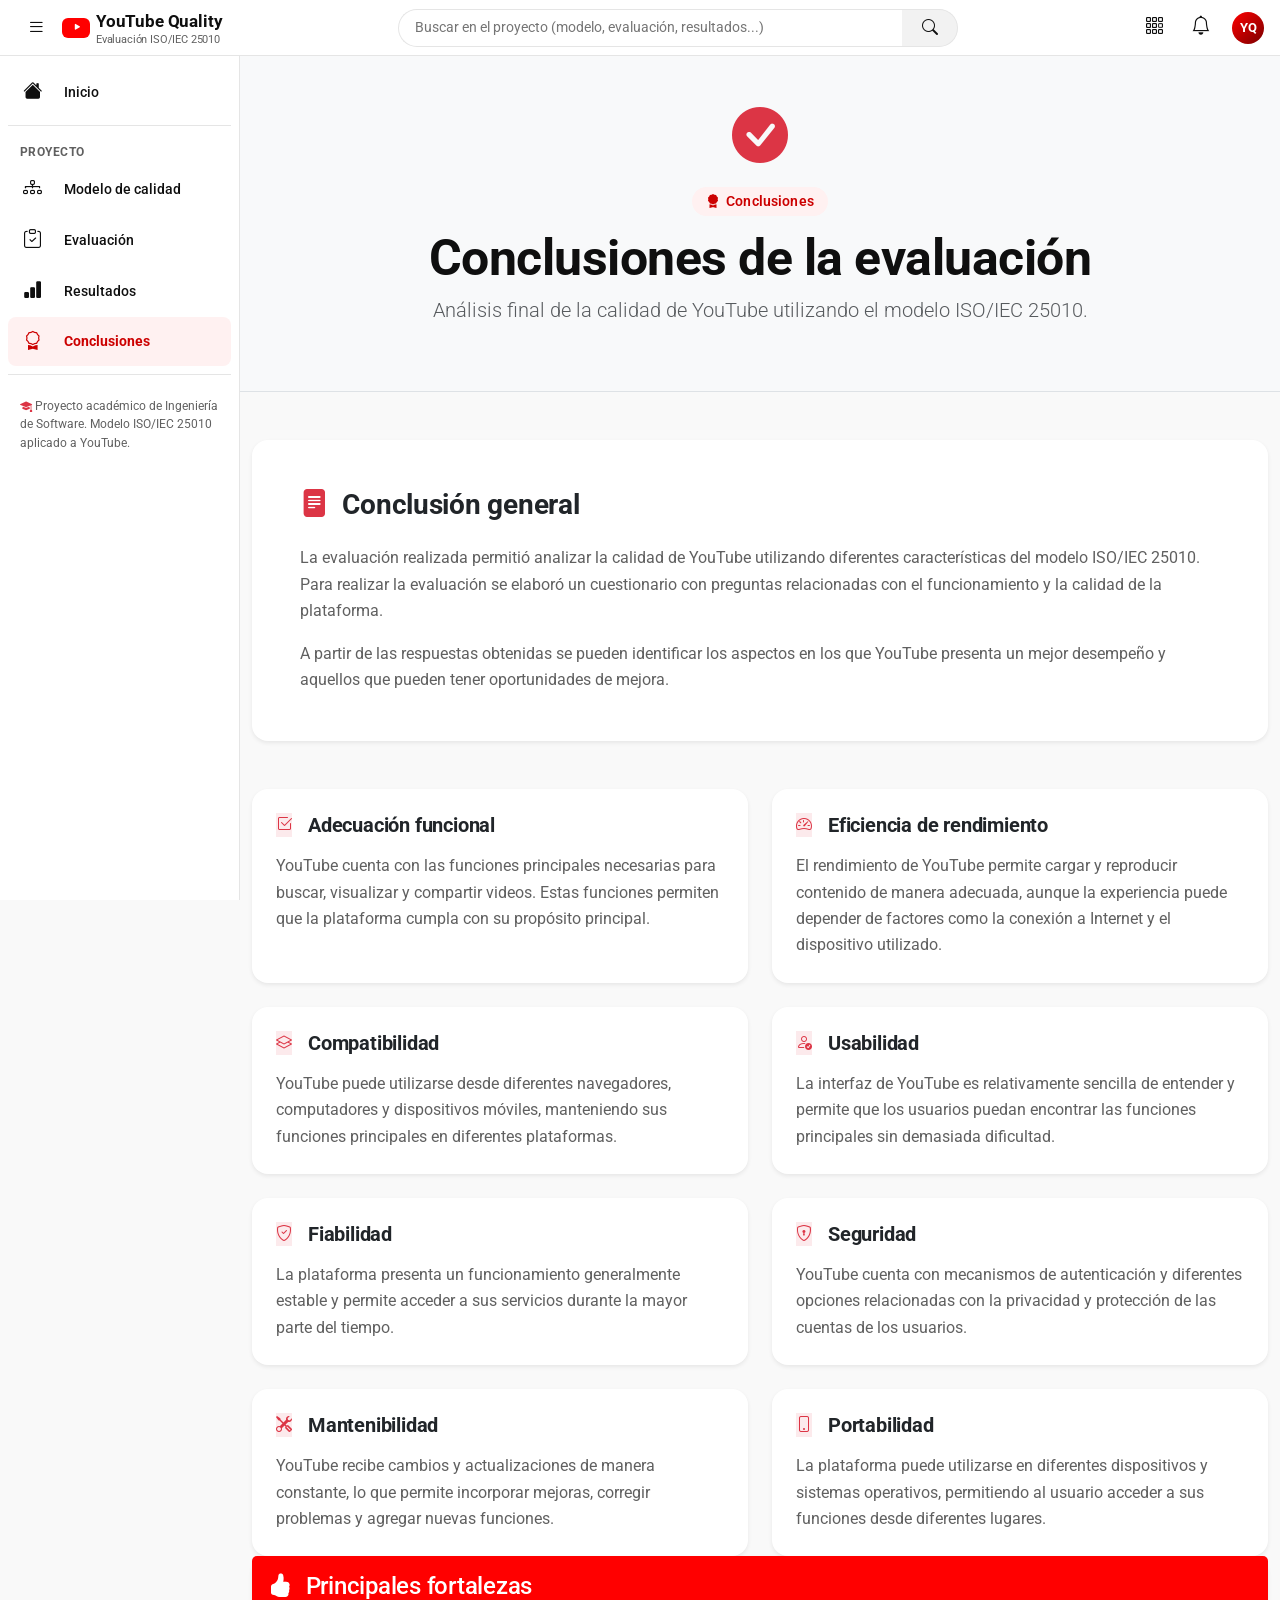
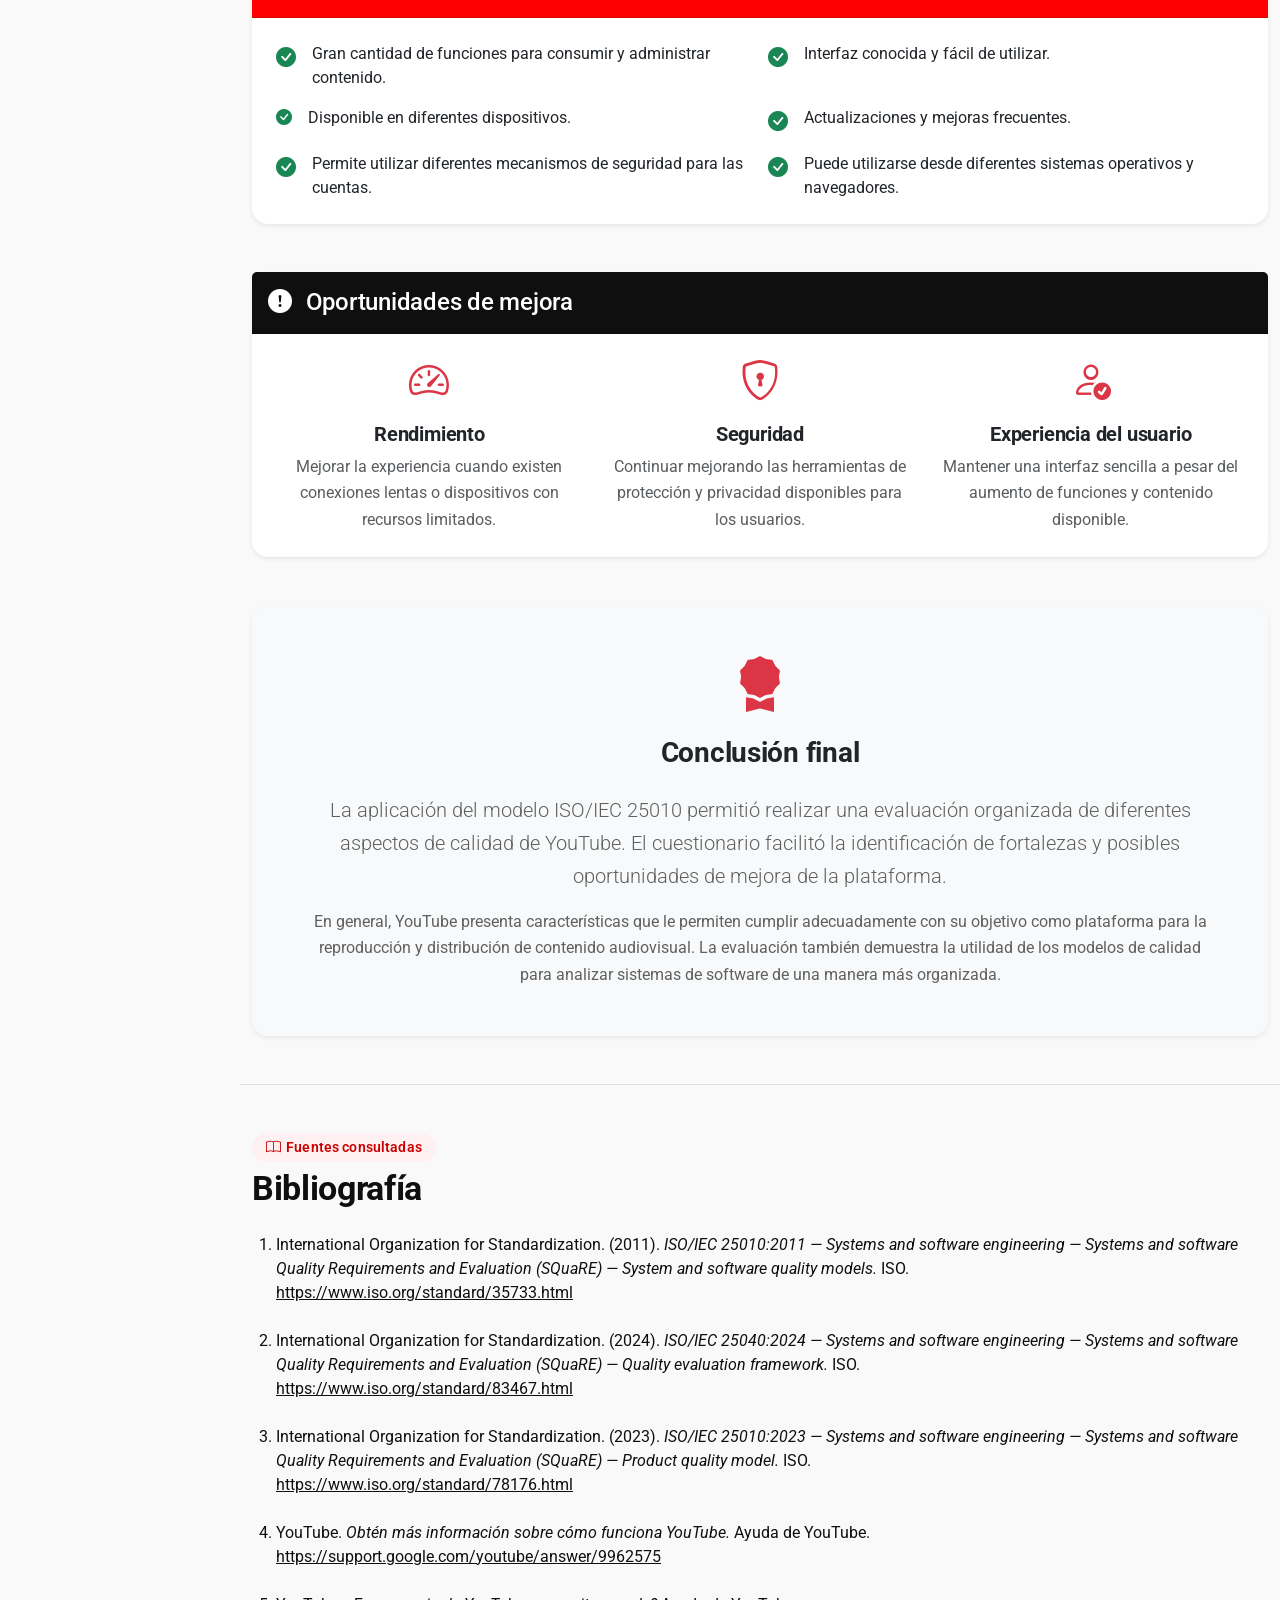
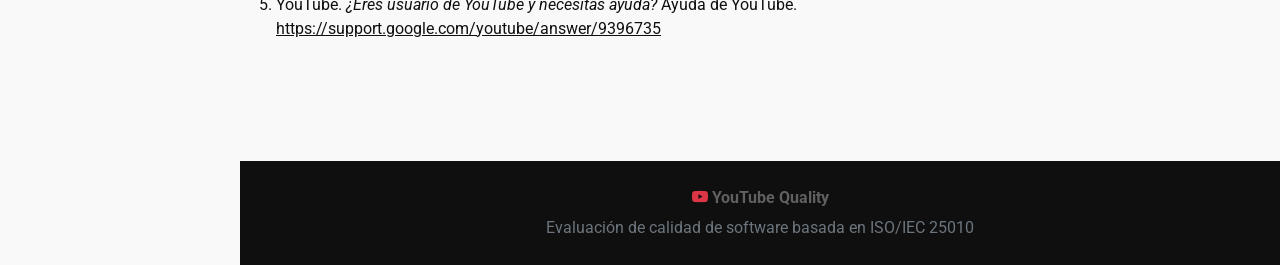
==== commit 0b145f41: "Reintroduce section for principales fortalezas" ====
--- a/pages/conclusiones.html
+++ b/pages/conclusiones.html
@@ -467,126 +467,126 @@
 
             </div>
 
-        </section>
-
-
-        <!-- =====================================================
-             FORTALEZAS
-        ====================================================== -->
-        <section class="mb-5">
-
-            <div class="card shadow-sm border-0">
-
-                <div class="card-header bg-danger text-white py-3">
-
-                    <h2 class="h4 mb-0">
-                        <i class="bi bi-hand-thumbs-up-fill me-2"></i>
-                        Principales fortalezas
-                    </h2>
-
-                </div>
-
-                <div class="card-body p-4">
-
-                    <div class="row g-3">
-
-                        <div class="col-md-6">
-
-                            <div class="d-flex">
-
-                                <i class="bi bi-check-circle-fill text-success me-3 fs-5"></i>
-
-                                <span>
-                                    Gran cantidad de funciones para consumir
-                                    y administrar contenido.
-                                </span>
-
-                            </div>
-
-                        </div>
-
-
-                        <div class="col-md-6">
-
-                            <div class="d-flex">
-
-                                <i class="bi bi-check-circle-fill text-success me-3 fs-5"></i>
-
-                                <span>
-                                    Interfaz conocida y fácil de utilizar.
-                                </span>
-
-                            </div>
-
-                        </div>
-
-
-                        <div class="col-md-6">
-
-                            <div class="d-flex">
-
-                                <i class="bi bi-check-circle-fill text-success me-3"></i>
-
-                                <span>
-                                    Disponible en diferentes dispositivos.
-                                </span>
-
-                            </div>
-
-                        </div>
-
-
-                        <div class="col-md-6">
-
-                            <div class="d-flex">
-
-                                <i class="bi bi-check-circle-fill text-success me-3 fs-5"></i>
-
-                                <span>
-                                    Actualizaciones y mejoras frecuentes.
-                                </span>
-
-                            </div>
-
-                        </div>
-
-
-                        <div class="col-md-6">
-
-                            <div class="d-flex">
-
-                                <i class="bi bi-check-circle-fill text-success me-3 fs-5"></i>
-
-                                <span>
-                                    Permite utilizar diferentes mecanismos
-                                    de seguridad para las cuentas.
-                                </span>
-
-                            </div>
-
-                        </div>
-
-
-                        <div class="col-md-6">
-
-                            <div class="d-flex">
-
-                                <i class="bi bi-check-circle-fill text-success me-3 fs-5"></i>
-
-                                <span>
-                                    Puede utilizarse desde diferentes
-                                    sistemas operativos y navegadores.
-                                </span>
-
-                            </div>
-
-                        </div>
-
-                    </div>
-
-                </div>
-
-            </div>
+
+            <!-- =====================================================
+                 FORTALEZAS
+            ====================================================== -->
+            <section class="mb-5">
+    
+                <div class="card shadow-sm border-0">
+    
+                    <div class="card-header bg-danger text-white py-3">
+    
+                        <h2 class="h4 mb-0">
+                            <i class="bi bi-hand-thumbs-up-fill me-2"></i>
+                            Principales fortalezas
+                        </h2>
+    
+                    </div>
+    
+                    <div class="card-body p-4">
+    
+                        <div class="row g-3">
+    
+                            <div class="col-md-6">
+    
+                                <div class="d-flex">
+    
+                                    <i class="bi bi-check-circle-fill text-success me-3 fs-5"></i>
+    
+                                    <span>
+                                        Gran cantidad de funciones para consumir
+                                        y administrar contenido.
+                                    </span>
+    
+                                </div>
+    
+                            </div>
+    
+    
+                            <div class="col-md-6">
+    
+                                <div class="d-flex">
+    
+                                    <i class="bi bi-check-circle-fill text-success me-3 fs-5"></i>
+    
+                                    <span>
+                                        Interfaz conocida y fácil de utilizar.
+                                    </span>
+    
+                                </div>
+    
+                            </div>
+    
+    
+                            <div class="col-md-6">
+    
+                                <div class="d-flex">
+    
+                                    <i class="bi bi-check-circle-fill text-success me-3"></i>
+    
+                                    <span>
+                                        Disponible en diferentes dispositivos.
+                                    </span>
+    
+                                </div>
+    
+                            </div>
+    
+    
+                            <div class="col-md-6">
+    
+                                <div class="d-flex">
+    
+                                    <i class="bi bi-check-circle-fill text-success me-3 fs-5"></i>
+    
+                                    <span>
+                                        Actualizaciones y mejoras frecuentes.
+                                    </span>
+    
+                                </div>
+    
+                            </div>
+    
+    
+                            <div class="col-md-6">
+    
+                                <div class="d-flex">
+    
+                                    <i class="bi bi-check-circle-fill text-success me-3 fs-5"></i>
+    
+                                    <span>
+                                        Permite utilizar diferentes mecanismos
+                                        de seguridad para las cuentas.
+                                    </span>
+    
+                                </div>
+    
+                            </div>
+    
+    
+                            <div class="col-md-6">
+    
+                                <div class="d-flex">
+    
+                                    <i class="bi bi-check-circle-fill text-success me-3 fs-5"></i>
+    
+                                    <span>
+                                        Puede utilizarse desde diferentes
+                                        sistemas operativos y navegadores.
+                                    </span>
+    
+                                </div>
+    
+                            </div>
+    
+                        </div>
+    
+                    </div>
+    
+                </div>
+    
+            </section>
 
         </section>
 
@@ -723,114 +723,114 @@
 
 
 
-<!-- =========================================================
-     BIBLIOGRAFÍA
-========================================================== -->
-<section class="py-5 border-top">
-
-    <div class="container">
-
-        <div class="feed-row-header mb-4">
-            <div>
-                <span class="section-tag">
-                    <i class="bi bi-book"></i>
-                    Fuentes consultadas
-                </span>
-
-                <h2 class="mt-2">Bibliografía</h2>
-            </div>
+    <!-- =========================================================
+         BIBLIOGRAFÍA
+    ========================================================== -->
+    <section class="py-5 border-top">
+    
+        <div class="container">
+    
+            <div class="feed-row-header mb-4">
+                <div>
+                    <span class="section-tag">
+                        <i class="bi bi-book"></i>
+                        Fuentes consultadas
+                    </span>
+    
+                    <h2 class="mt-2">Bibliografía</h2>
+                </div>
+            </div>
+    
+            <div class="bibliografia">
+    
+                <ol class="ps-4">
+    
+                    <li class="mb-4">
+                        International Organization for Standardization.
+                        (2011).
+                        <em>
+                            ISO/IEC 25010:2011 — Systems and software engineering —
+                            Systems and software Quality Requirements and Evaluation
+                            (SQuaRE) — System and software quality models.
+                        </em>
+                        ISO.
+                        <br>
+                        <a href="https://www.iso.org/standard/35733.html"
+                           target="_blank"
+                           rel="noopener noreferrer">
+                            https://www.iso.org/standard/35733.html
+                        </a>
+                    </li>
+    
+                    <li class="mb-4">
+                        International Organization for Standardization.
+                        (2024).
+                        <em>
+                            ISO/IEC 25040:2024 — Systems and software engineering —
+                            Systems and software Quality Requirements and Evaluation
+                            (SQuaRE) — Quality evaluation framework.
+                        </em>
+                        ISO.
+                        <br>
+                        <a href="https://www.iso.org/standard/83467.html"
+                           target="_blank"
+                           rel="noopener noreferrer">
+                            https://www.iso.org/standard/83467.html
+                        </a>
+                    </li>
+    
+                    <li class="mb-4">
+                        International Organization for Standardization.
+                        (2023).
+                        <em>
+                            ISO/IEC 25010:2023 — Systems and software engineering —
+                            Systems and software Quality Requirements and Evaluation
+                            (SQuaRE) — Product quality model.
+                        </em>
+                        ISO.
+                        <br>
+                        <a href="https://www.iso.org/standard/78176.html"
+                           target="_blank"
+                           rel="noopener noreferrer">
+                            https://www.iso.org/standard/78176.html
+                        </a>
+                    </li>
+    
+                    <li class="mb-4">
+                        YouTube.
+                        <em>
+                            Obtén más información sobre cómo funciona YouTube.
+                        </em>
+                        Ayuda de YouTube.
+                        <br>
+                        <a href="https://support.google.com/youtube/answer/9962575?hl=es-419"
+                           target="_blank"
+                           rel="noopener noreferrer">
+                            https://support.google.com/youtube/answer/9962575
+                        </a>
+                    </li>
+    
+                    <li class="mb-4">
+                        YouTube.
+                        <em>
+                            ¿Eres usuario de YouTube y necesitas ayuda?
+                        </em>
+                        Ayuda de YouTube.
+                        <br>
+                        <a href="https://support.google.com/youtube/answer/9396735?hl=es-419"
+                           target="_blank"
+                           rel="noopener noreferrer">
+                            https://support.google.com/youtube/answer/9396735
+                        </a>
+                    </li>
+    
+                </ol>
+    
+            </div>
+    
         </div>
-
-        <div class="bibliografia">
-
-            <ol class="ps-4">
-
-                <li class="mb-4">
-                    International Organization for Standardization.
-                    (2011).
-                    <em>
-                        ISO/IEC 25010:2011 — Systems and software engineering —
-                        Systems and software Quality Requirements and Evaluation
-                        (SQuaRE) — System and software quality models.
-                    </em>
-                    ISO.
-                    <br>
-                    <a href="https://www.iso.org/standard/35733.html"
-                       target="_blank"
-                       rel="noopener noreferrer">
-                        https://www.iso.org/standard/35733.html
-                    </a>
-                </li>
-
-                <li class="mb-4">
-                    International Organization for Standardization.
-                    (2024).
-                    <em>
-                        ISO/IEC 25040:2024 — Systems and software engineering —
-                        Systems and software Quality Requirements and Evaluation
-                        (SQuaRE) — Quality evaluation framework.
-                    </em>
-                    ISO.
-                    <br>
-                    <a href="https://www.iso.org/standard/83467.html"
-                       target="_blank"
-                       rel="noopener noreferrer">
-                        https://www.iso.org/standard/83467.html
-                    </a>
-                </li>
-
-                <li class="mb-4">
-                    International Organization for Standardization.
-                    (2023).
-                    <em>
-                        ISO/IEC 25010:2023 — Systems and software engineering —
-                        Systems and software Quality Requirements and Evaluation
-                        (SQuaRE) — Product quality model.
-                    </em>
-                    ISO.
-                    <br>
-                    <a href="https://www.iso.org/standard/78176.html"
-                       target="_blank"
-                       rel="noopener noreferrer">
-                        https://www.iso.org/standard/78176.html
-                    </a>
-                </li>
-
-                <li class="mb-4">
-                    YouTube.
-                    <em>
-                        Obtén más información sobre cómo funciona YouTube.
-                    </em>
-                    Ayuda de YouTube.
-                    <br>
-                    <a href="https://support.google.com/youtube/answer/9962575?hl=es-419"
-                       target="_blank"
-                       rel="noopener noreferrer">
-                        https://support.google.com/youtube/answer/9962575
-                    </a>
-                </li>
-
-                <li class="mb-4">
-                    YouTube.
-                    <em>
-                        ¿Eres usuario de YouTube y necesitas ayuda?
-                    </em>
-                    Ayuda de YouTube.
-                    <br>
-                    <a href="https://support.google.com/youtube/answer/9396735?hl=es-419"
-                       target="_blank"
-                       rel="noopener noreferrer">
-                        https://support.google.com/youtube/answer/9396735
-                    </a>
-                </li>
-
-            </ol>
-
-        </div>
-
-    </div>
-
-</section> 
+    
+    </section> 
                     
 
 
